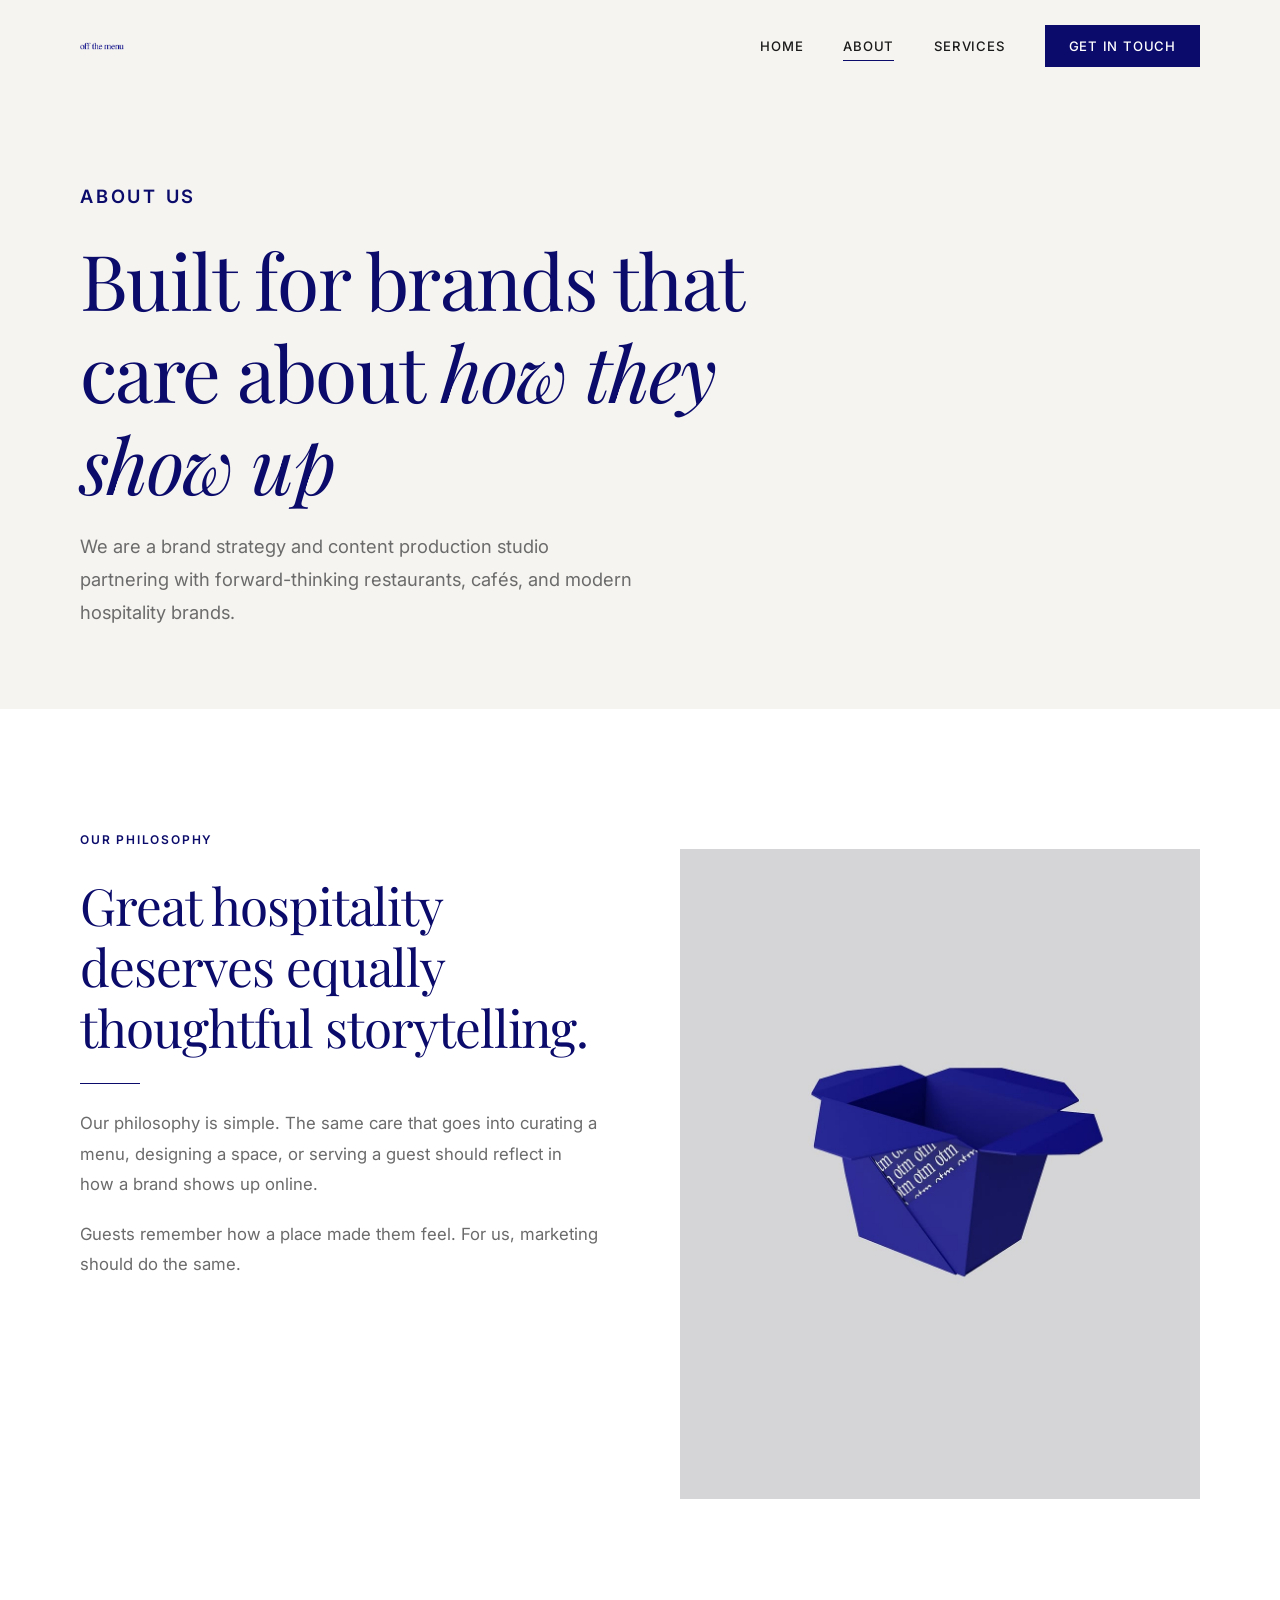
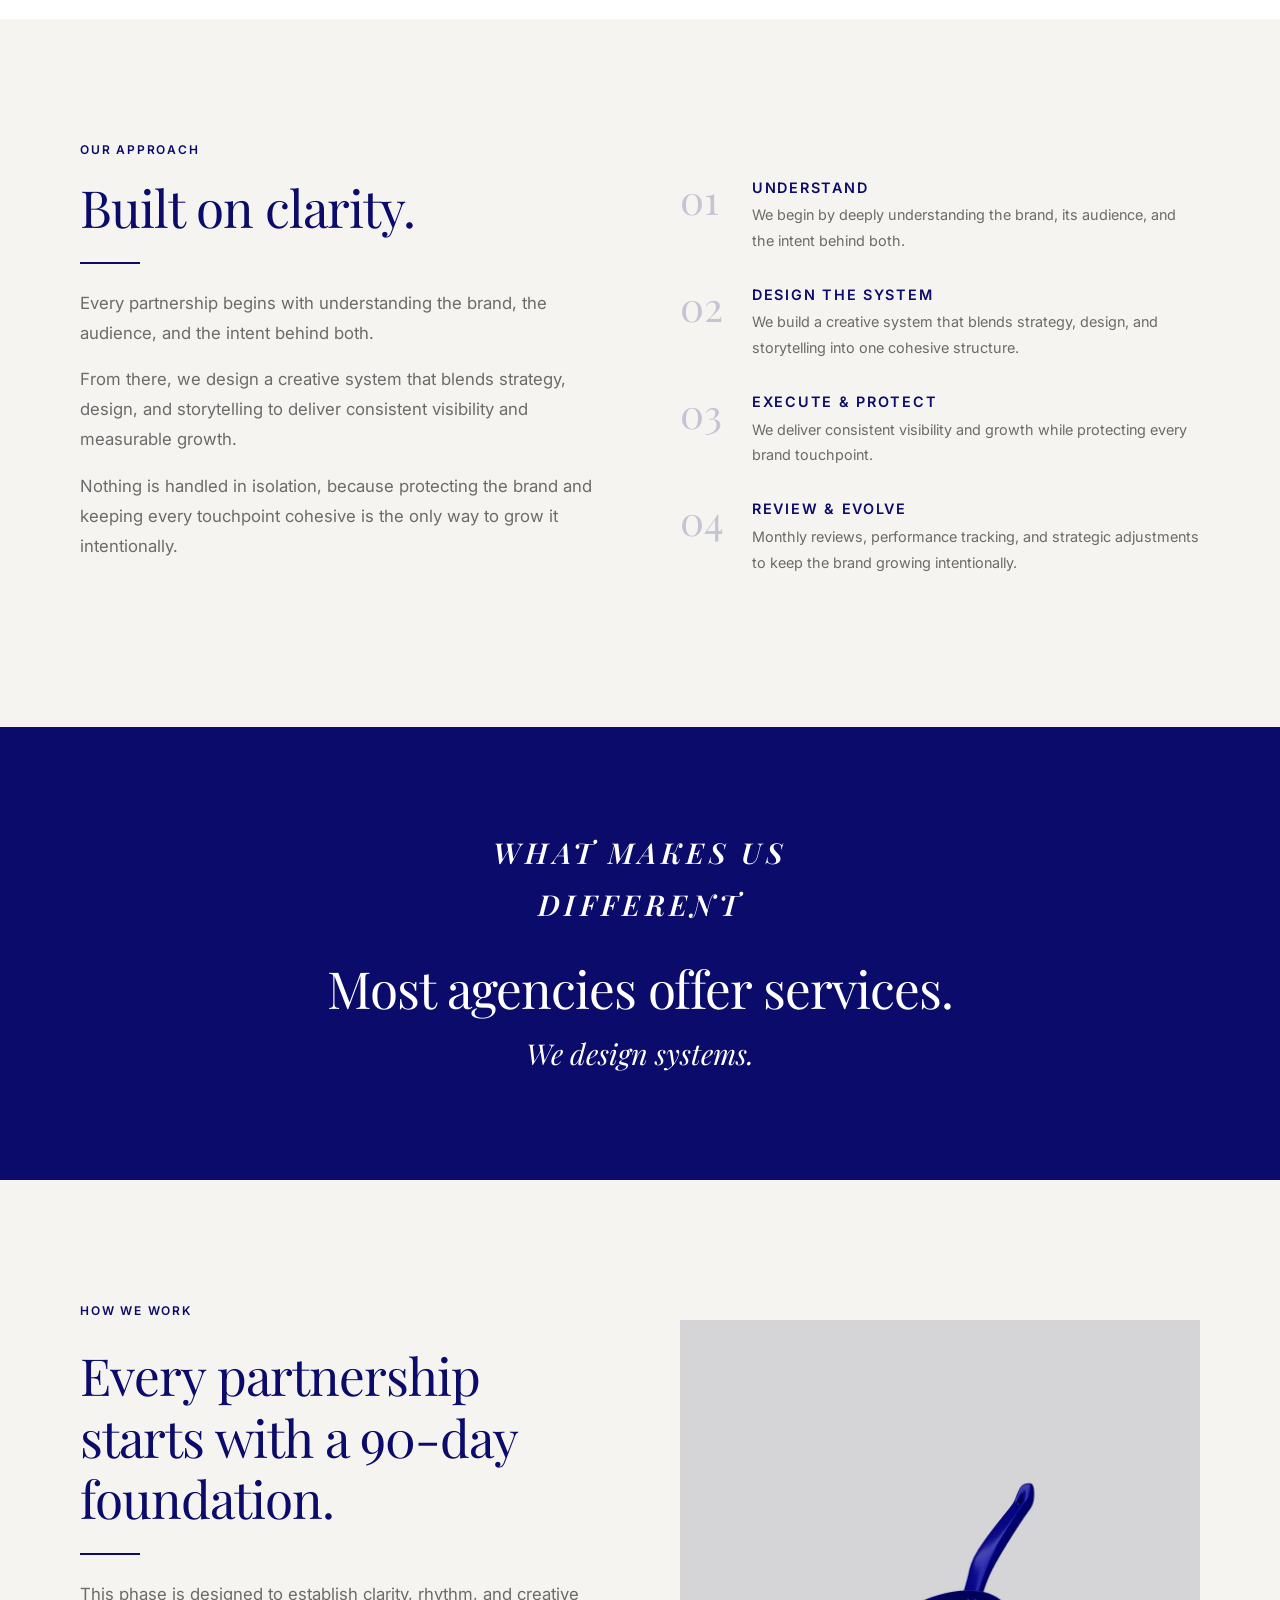
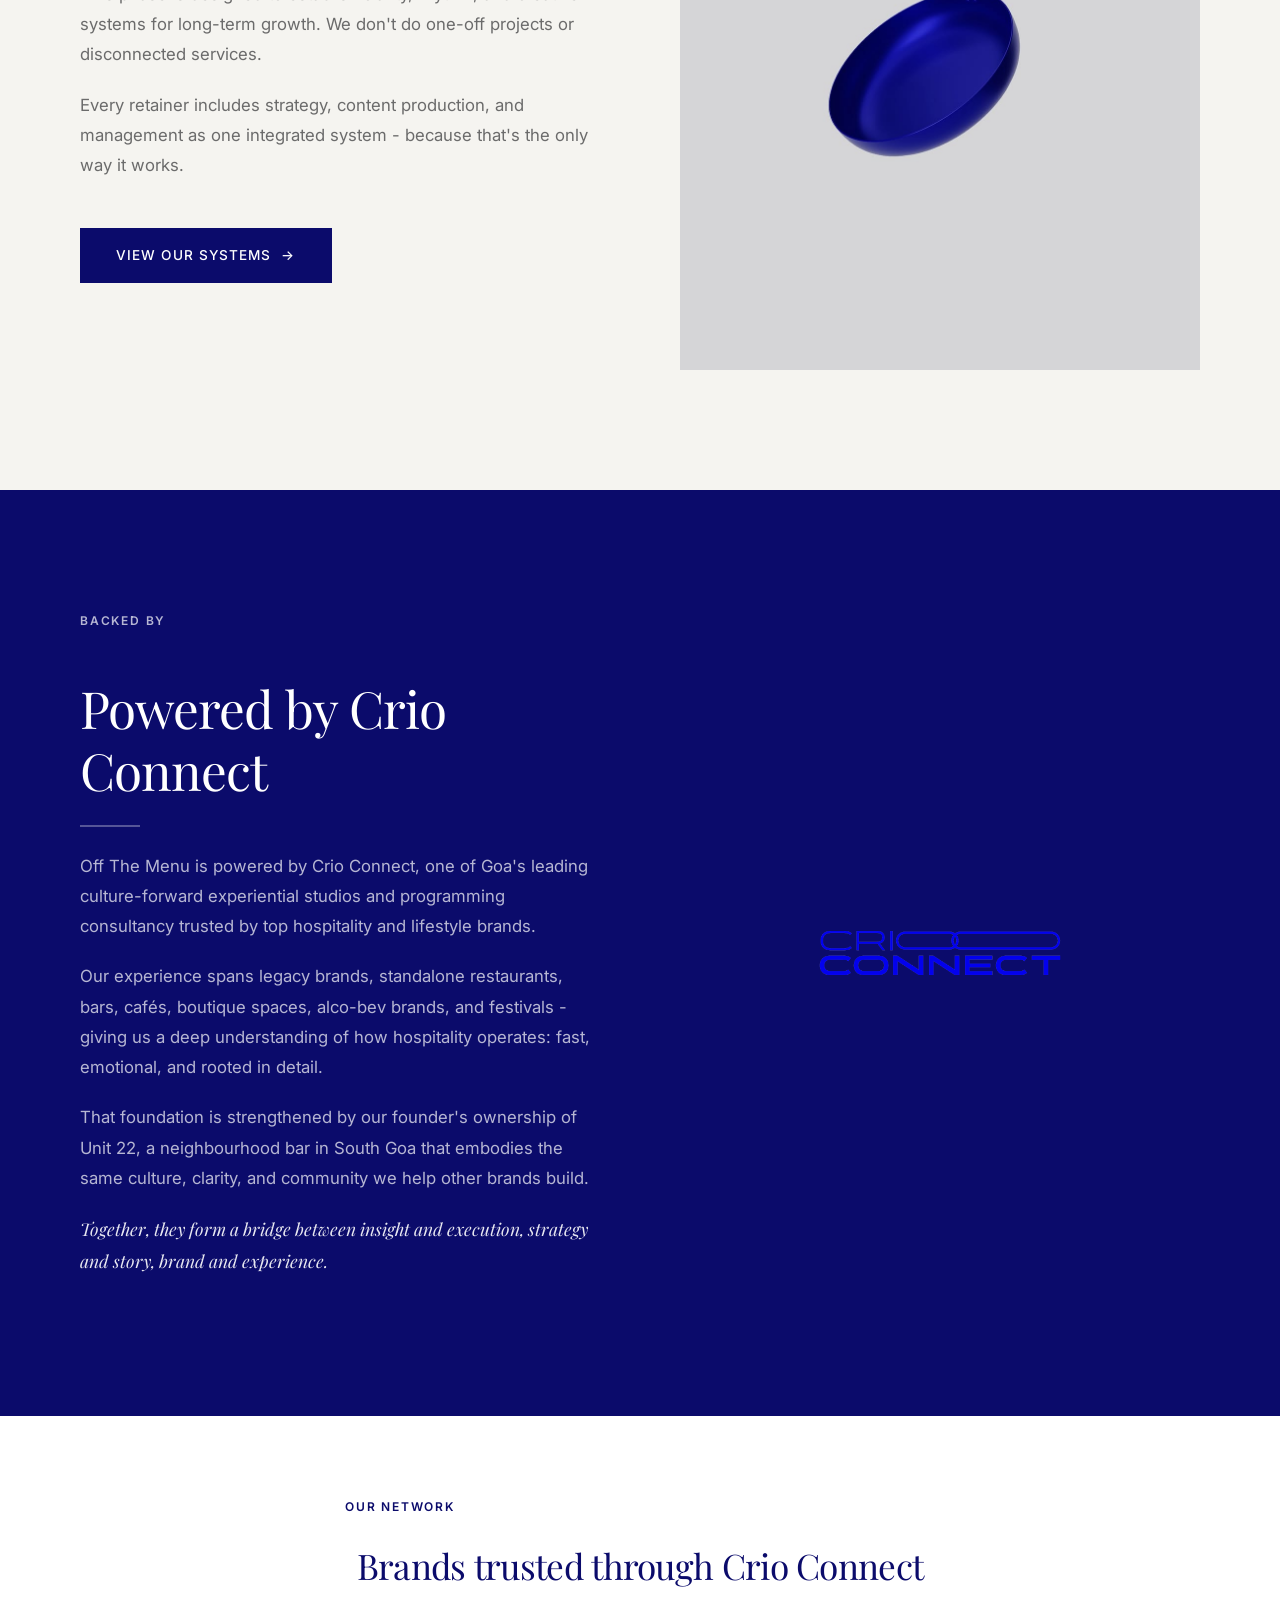
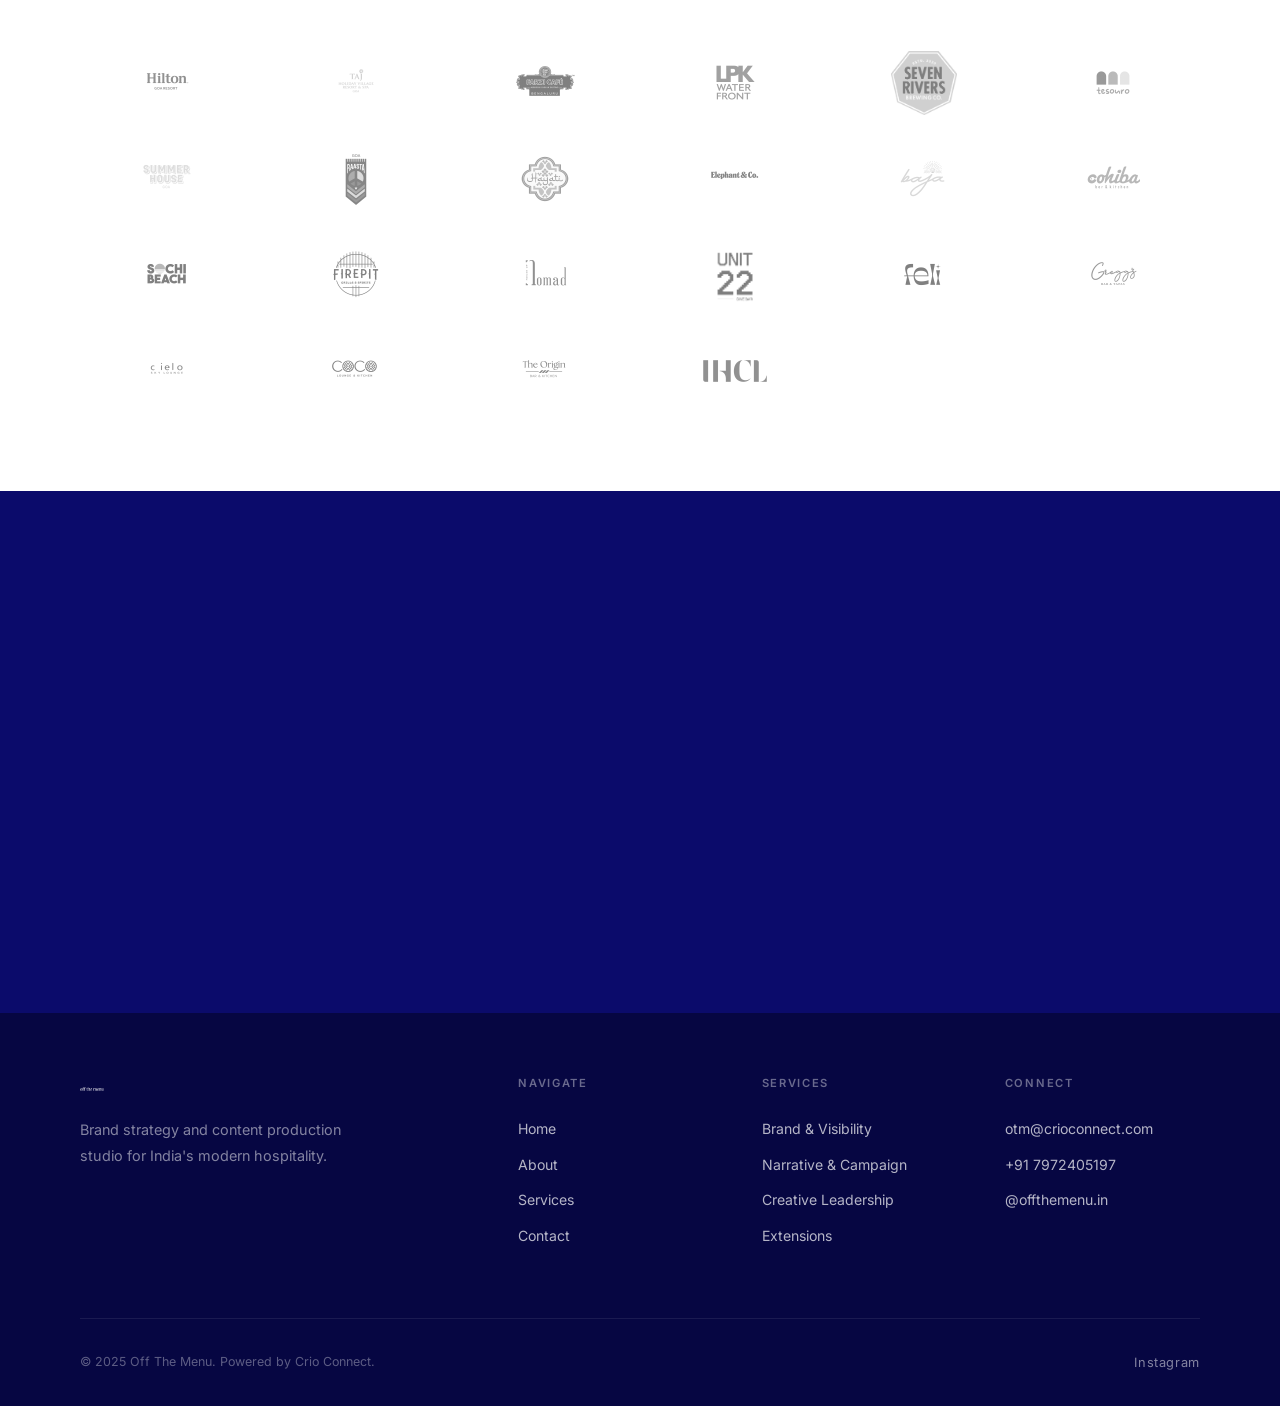
==== about.html @ 93a76e24 "Initial commit: Off The Menu website Full static website with Home, About, Services, Contact, and in" ====
<!DOCTYPE html>
<html lang="en">
<head>
  <meta charset="UTF-8">
  <meta name="viewport" content="width=device-width, initial-scale=1.0">
  <title>About - Off The Menu</title>
  <meta name="description" content="Learn about Off The Menu - a brand strategy and content production studio for India's modern hospitality, backed by Crio Connect.">
  <link rel="icon" type="image/png" href="assets/logos/otm_monogram_color.png">
  <link rel="preconnect" href="https://fonts.googleapis.com">
  <link rel="preconnect" href="https://fonts.gstatic.com" crossorigin>
  <link href="https://fonts.googleapis.com/css2?family=Inter:wght@300;400;500;600&family=Playfair+Display:ital,wght@0,400;0,500;0,600;1,400;1,500&display=swap" rel="stylesheet">
  <link rel="stylesheet" href="css/styles.css">
</head>
<body>

  <!-- ========== NAVIGATION ========== -->
  <nav class="nav">
    <div class="container nav__inner">
      <a href="index.html" class="nav__logo">
        <img src="assets/logos/otm_wordmark_color.png" alt="Off The Menu">
      </a>
      <div class="nav__links">
        <a href="index.html" class="nav__link">Home</a>
        <a href="about.html" class="nav__link nav__link--active">About</a>
        <a href="services.html" class="nav__link">Services</a>
        <a href="contact.html" class="nav__cta">Get in Touch</a>
      </div>
      <div class="nav__hamburger">
        <span></span>
        <span></span>
        <span></span>
      </div>
    </div>
  </nav>

  <div class="nav__mobile">
    <a href="index.html">Home</a>
    <a href="about.html">About</a>
    <a href="services.html">Services</a>
    <a href="contact.html">Contact</a>
  </div>

  <!-- ========== PAGE HEADER ========== -->
  <section class="page-header">
    <div class="container">
      <p class="label">About Us</p>
      <h1>Built for brands that care about <em>how they show up</em></h1>
      <p>We are a brand strategy and content production studio partnering with forward-thinking restaurants, cafés, and modern hospitality brands.</p>
    </div>
  </section>

  <!-- ========== PHILOSOPHY ========== -->
  <section class="about" style="background: var(--white);">
    <div class="container">
      <div class="about__grid">
        <div class="about__left reveal">
          <p class="label">Our Philosophy</p>
          <h2>Great hospitality deserves equally thoughtful storytelling.</h2>
          <div class="divider"></div>
          <p>Our philosophy is simple. The same care that goes into curating a menu, designing a space, or serving a guest should reflect in how a brand shows up online.</p>
          <p>Guests remember how a place made them feel. For us, marketing should do the same.</p>
        </div>
        <div class="about__right reveal reveal--delay-2">
          <img src="assets/images/placeholder_1.jpg" alt="Off The Menu Philosophy" class="about__image">
        </div>
      </div>
    </div>
  </section>

  <!-- ========== APPROACH ========== -->
  <section class="how-we-work">
    <div class="container">
      <div class="how-we-work__grid">
        <div class="reveal">
          <p class="label">Our Approach</p>
          <h2>Built on clarity.</h2>
          <div class="divider"></div>
          <p>Every partnership begins with understanding the brand, the audience, and the intent behind both.</p>
          <p>From there, we design a creative system that blends strategy, design, and storytelling to deliver consistent visibility and measurable growth.</p>
          <p>Nothing is handled in isolation, because protecting the brand and keeping every touchpoint cohesive is the only way to grow it intentionally.</p>
        </div>
        <div class="reveal reveal--delay-1">
          <div class="how-we-work__steps">
            <div class="step">
              <div class="step__number">01</div>
              <div>
                <h4>Understand</h4>
                <p>We begin by deeply understanding the brand, its audience, and the intent behind both.</p>
              </div>
            </div>
            <div class="step">
              <div class="step__number">02</div>
              <div>
                <h4>Design the System</h4>
                <p>We build a creative system that blends strategy, design, and storytelling into one cohesive structure.</p>
              </div>
            </div>
            <div class="step">
              <div class="step__number">03</div>
              <div>
                <h4>Execute & Protect</h4>
                <p>We deliver consistent visibility and growth while protecting every brand touchpoint.</p>
              </div>
            </div>
            <div class="step">
              <div class="step__number">04</div>
              <div>
                <h4>Review & Evolve</h4>
                <p>Monthly reviews, performance tracking, and strategic adjustments to keep the brand growing intentionally.</p>
              </div>
            </div>
          </div>
        </div>
      </div>
    </div>
  </section>

  <!-- ========== WHAT MAKES US DIFFERENT ========== -->
  <section class="difference">
    <div class="container reveal">
      <p class="label label--light">What Makes Us Different</p>
      <br>
      <h2>Most agencies offer services.</h2>
      <p>We design systems.</p>
    </div>
  </section>

  <!-- ========== HOW WE WORK ========== -->
  <section class="about" style="background: var(--cream);">
    <div class="container">
      <div class="about__grid">
        <div class="about__left reveal">
          <p class="label">How We Work</p>
          <h2>Every partnership starts with a 90-day foundation.</h2>
          <div class="divider"></div>
          <p>This phase is designed to establish clarity, rhythm, and creative systems for long-term growth. We don't do one-off projects or disconnected services.</p>
          <p>Every retainer includes strategy, content production, and management as one integrated system - because that's the only way it works.</p>
          <br>
          <a href="services.html" class="btn btn--primary">
            View Our Systems
            <span class="btn__arrow">&rarr;</span>
          </a>
        </div>
        <div class="about__right reveal reveal--delay-2">
          <img src="assets/images/placeholder_2.jpg" alt="How we work" class="about__image">
        </div>
      </div>
    </div>
  </section>

  <!-- ========== BACKED BY ========== -->
  <section class="backed-by">
    <div class="container">
      <div class="backed-by__inner">
        <div class="reveal">
          <p class="label label--light">Backed By</p>
          <br>
          <h2>Powered by Crio Connect</h2>
          <div class="divider divider--light"></div>
          <p>Off The Menu is powered by Crio Connect, one of Goa's leading culture-forward experiential studios and programming consultancy trusted by top hospitality and lifestyle brands.</p>
          <p>Our experience spans legacy brands, standalone restaurants, bars, cafés, boutique spaces, alco-bev brands, and festivals - giving us a deep understanding of how hospitality operates: fast, emotional, and rooted in detail.</p>
          <p>That foundation is strengthened by our founder's ownership of Unit 22, a neighbourhood bar in South Goa that embodies the same culture, clarity, and community we help other brands build.</p>
          <p style="color: rgba(255,255,255,0.9); font-style: italic; font-family: var(--font-serif); font-size: 1.1rem; margin-top: 16px;">Together, they form a bridge between insight and execution, strategy and story, brand and experience.</p>
        </div>
        <div class="backed-by__right reveal reveal--delay-2">
          <img src="assets/logos/crio_connect_blue.png" alt="Crio Connect" class="backed-by__crio-logo">
        </div>
      </div>
    </div>
  </section>

  <!-- ========== PARTNERS ========== -->
  <section class="partners">
    <div class="container">
      <div class="partners__header reveal">
        <p class="label">Our Network</p>
        <br>
        <h2>Brands trusted through Crio Connect</h2>
      </div>
      <div class="partners__grid reveal">
        <img src="assets/partners/Hilton.png" alt="Hilton" class="partners__logo">
        <img src="assets/partners/Taj_Holliday_Village.png" alt="Taj Holiday Village" class="partners__logo">
        <img src="assets/partners/Farzi_Cafe.png" alt="Farzi Cafe" class="partners__logo">
        <img src="assets/partners/LPK.png" alt="LPK" class="partners__logo">
        <img src="assets/partners/Seven_Rivers.png" alt="Seven Rivers" class="partners__logo">
        <img src="assets/partners/Tesouro.png" alt="Tesouro" class="partners__logo">
        <img src="assets/partners/Summer_House.png" alt="Summer House" class="partners__logo">
        <img src="assets/partners/Raasta_Goa.png" alt="Raasta Goa" class="partners__logo">
        <img src="assets/partners/Hayati.png" alt="Hayati" class="partners__logo">
        <img src="assets/partners/Elephant_n_Co.png" alt="Elephant & Co" class="partners__logo">
        <img src="assets/partners/Baja.png" alt="Baja" class="partners__logo">
        <img src="assets/partners/Cohiba.png" alt="Cohiba" class="partners__logo">
        <img src="assets/partners/Sochi_Beach.png" alt="Sochi Beach" class="partners__logo">
        <img src="assets/partners/Firepit.png" alt="Firepit" class="partners__logo">
        <img src="assets/partners/House_of_Nomad.png" alt="House of Nomad" class="partners__logo">
        <img src="assets/partners/Unit_22.png" alt="Unit 22" class="partners__logo">
        <img src="assets/partners/Feli_Tavern.png" alt="Feli Tavern" class="partners__logo">
        <img src="assets/partners/Gregg's.png" alt="Gregg's" class="partners__logo">
        <img src="assets/partners/Cielo_Sky_Lounge_logo_design.png" alt="Cielo Sky Lounge" class="partners__logo">
        <img src="assets/partners/Coco_Lounge_n_Kitchen.png" alt="Coco Lounge & Kitchen" class="partners__logo">
        <img src="assets/partners/The_Origin.png" alt="The Origin" class="partners__logo">
        <img src="assets/partners/converted_hd.png" alt="Partner" class="partners__logo">
      </div>
    </div>
  </section>

  <!-- ========== CTA ========== -->
  <section class="cta">
    <div class="container reveal">
      <p class="label label--light">Let's Work Together</p>
      <br>
      <h2>We work with brands that value clarity.</h2>
      <p>Off The Menu partners best with brands that value clarity, consistency, and long-term brand building. Let's see if we're the right fit.</p>
      <a href="contact.html" class="btn btn--white">
        Start a Conversation
        <span class="btn__arrow">&rarr;</span>
      </a>
    </div>
  </section>

  <!-- ========== FOOTER ========== -->
  <footer class="footer">
    <div class="container">
      <div class="footer__inner">
        <div class="footer__brand">
          <img src="assets/logos/otm_wordmark_white.png" alt="Off The Menu" class="footer__logo">
          <p>Brand strategy and content production studio for India's modern hospitality.</p>
        </div>
        <div>
          <h4>Navigate</h4>
          <div class="footer__links">
            <a href="index.html">Home</a>
            <a href="about.html">About</a>
            <a href="services.html">Services</a>
            <a href="contact.html">Contact</a>
          </div>
        </div>
        <div>
          <h4>Services</h4>
          <div class="footer__links">
            <a href="services.html">Brand & Visibility</a>
            <a href="services.html">Narrative & Campaign</a>
            <a href="services.html">Creative Leadership</a>
            <a href="services.html">Extensions</a>
          </div>
        </div>
        <div>
          <h4>Connect</h4>
          <div class="footer__links">
            <a href="mailto:otm@crioconnect.com">otm@crioconnect.com</a>
            <a href="tel:+917972405197">+91 7972405197</a>
            <a href="https://instagram.com/offthemenu.in" target="_blank" rel="noopener">@offthemenu.in</a>
          </div>
        </div>
      </div>
      <div class="footer__bottom">
        <p>&copy; 2025 Off The Menu. Powered by Crio Connect.</p>
        <div class="footer__social">
          <a href="https://instagram.com/offthemenu.in" target="_blank" rel="noopener">Instagram</a>
        </div>
      </div>
    </div>
  </footer>

  <script src="js/main.js"></script>
</body>
</html>
---- css/styles.css ----
/* ============================================
   OFF THE MENU — Brand Website Styles
   ============================================ */

/* --- CSS Variables --- */
:root {
  --navy: #0B0B6B;
  --navy-light: #1a1a8a;
  --navy-dark: #060642;
  --cream: #F5F4F0;
  --warm-gray: #E8E6E2;
  --light-gray: #D4D4D0;
  --text: #1A1A1A;
  --text-light: #6B6B6B;
  --white: #FFFFFF;
  --accent: #0000FF;

  --font-serif: 'Playfair Display', 'Georgia', serif;
  --font-sans: 'Inter', 'Helvetica Neue', Arial, sans-serif;

  --max-width: 1200px;
  --section-padding: 120px 0;
  --transition: 0.3s cubic-bezier(0.4, 0, 0.2, 1);
}

/* --- Reset & Base --- */
*, *::before, *::after {
  margin: 0;
  padding: 0;
  box-sizing: border-box;
}

html {
  scroll-behavior: smooth;
  font-size: 16px;
}

body {
  font-family: var(--font-sans);
  color: var(--text);
  background-color: var(--cream);
  line-height: 1.7;
  -webkit-font-smoothing: antialiased;
  -moz-osx-font-smoothing: grayscale;
  overflow-x: hidden;
}

a {
  color: inherit;
  text-decoration: none;
  transition: var(--transition);
}

img {
  max-width: 100%;
  height: auto;
  display: block;
}

ul, ol {
  list-style: none;
}

/* --- Typography --- */
h1, h2, h3, h4, h5 {
  font-family: var(--font-serif);
  font-weight: 400;
  line-height: 1.2;
  letter-spacing: -0.02em;
}

h1 {
  font-size: clamp(2.8rem, 6vw, 5rem);
}

h2 {
  font-size: clamp(2rem, 4vw, 3.2rem);
}

h3 {
  font-size: clamp(1.4rem, 2.5vw, 1.8rem);
}

h4 {
  font-size: 1.1rem;
  font-family: var(--font-sans);
  font-weight: 600;
  text-transform: uppercase;
  letter-spacing: 0.12em;
}

p {
  font-size: 1.05rem;
  line-height: 1.8;
  color: var(--text-light);
  max-width: 640px;
}

.label {
  font-family: var(--font-sans);
  font-size: 0.75rem;
  font-weight: 600;
  text-transform: uppercase;
  letter-spacing: 0.15em;
  color: var(--navy);
}

.label--light {
  color: rgba(255,255,255,0.6);
}

/* --- Layout --- */
.container {
  width: 100%;
  max-width: var(--max-width);
  margin: 0 auto;
  padding: 0 40px;
}

section {
  padding: var(--section-padding);
}

/* --- Buttons --- */
.btn {
  display: inline-flex;
  align-items: center;
  gap: 10px;
  padding: 16px 36px;
  font-family: var(--font-sans);
  font-size: 0.85rem;
  font-weight: 500;
  letter-spacing: 0.08em;
  text-transform: uppercase;
  border: none;
  cursor: pointer;
  transition: var(--transition);
}

.btn--primary {
  background-color: var(--navy);
  color: var(--white);
}

.btn--primary:hover {
  background-color: var(--navy-light);
  transform: translateY(-1px);
}

.btn--outline {
  background: transparent;
  color: var(--navy);
  border: 1.5px solid var(--navy);
}

.btn--outline:hover {
  background-color: var(--navy);
  color: var(--white);
}

.btn--white {
  background: var(--white);
  color: var(--navy);
}

.btn--white:hover {
  background: var(--cream);
}

.btn__arrow {
  transition: transform 0.3s ease;
}

.btn:hover .btn__arrow {
  transform: translateX(4px);
}

/* --- Divider --- */
.divider {
  width: 60px;
  height: 1.5px;
  background-color: var(--navy);
  margin: 24px 0;
}

.divider--light {
  background-color: rgba(255,255,255,0.3);
}

.divider--center {
  margin: 24px auto;
}

/* ============================================
   NAVIGATION
   ============================================ */
.nav {
  position: fixed;
  top: 0;
  left: 0;
  width: 100%;
  z-index: 1000;
  padding: 24px 0;
  transition: all 0.4s ease;
}

.nav--scrolled {
  background-color: rgba(245, 244, 240, 0.95);
  backdrop-filter: blur(20px);
  -webkit-backdrop-filter: blur(20px);
  padding: 16px 0;
  box-shadow: 0 1px 0 rgba(0,0,0,0.06);
}

.nav__inner {
  display: flex;
  align-items: center;
  justify-content: space-between;
}

.nav__logo img {
  height: 44px;
  width: auto;
}

.nav__links {
  display: flex;
  align-items: center;
  gap: 40px;
}

.nav__link {
  font-size: 0.82rem;
  font-weight: 500;
  letter-spacing: 0.06em;
  text-transform: uppercase;
  color: var(--text);
  position: relative;
}

.nav__link::after {
  content: '';
  position: absolute;
  bottom: -4px;
  left: 0;
  width: 0;
  height: 1.5px;
  background-color: var(--navy);
  transition: width 0.3s ease;
}

.nav__link:hover::after,
.nav__link--active::after {
  width: 100%;
}

.nav__cta {
  font-size: 0.82rem;
  font-weight: 500;
  letter-spacing: 0.06em;
  text-transform: uppercase;
  padding: 10px 24px;
  background-color: var(--navy);
  color: var(--white);
  transition: var(--transition);
}

.nav__cta:hover {
  background-color: var(--navy-light);
}

/* Mobile Menu */
.nav__hamburger {
  display: none;
  flex-direction: column;
  gap: 6px;
  cursor: pointer;
  padding: 4px;
  z-index: 1001;
}

.nav__hamburger span {
  width: 24px;
  height: 1.5px;
  background-color: var(--text);
  transition: var(--transition);
}

.nav__hamburger--active span:nth-child(1) {
  transform: rotate(45deg) translate(5px, 5px);
}

.nav__hamburger--active span:nth-child(2) {
  opacity: 0;
}

.nav__hamburger--active span:nth-child(3) {
  transform: rotate(-45deg) translate(5px, -5px);
}

.nav__mobile {
  display: none;
  position: fixed;
  top: 0;
  left: 0;
  width: 100%;
  height: 100vh;
  background-color: var(--cream);
  z-index: 999;
  flex-direction: column;
  justify-content: center;
  align-items: center;
  gap: 32px;
  opacity: 0;
  visibility: hidden;
  transition: all 0.4s ease;
}

.nav__mobile--active {
  opacity: 1;
  visibility: visible;
}

.nav__mobile a {
  font-family: var(--font-serif);
  font-size: 2rem;
  color: var(--navy);
}

/* ============================================
   HERO
   ============================================ */
.hero {
  min-height: 100vh;
  display: flex;
  align-items: center;
  position: relative;
  padding: 160px 0 120px;
  overflow: hidden;
}

.hero__content {
  position: relative;
  z-index: 2;
}

.hero__tagline {
  font-family: var(--font-sans);
  font-size: 0.8rem;
  font-weight: 500;
  letter-spacing: 0.15em;
  text-transform: uppercase;
  color: var(--navy);
  margin-bottom: 32px;
}

.hero__title {
  color: var(--navy);
  margin-bottom: 32px;
  max-width: 800px;
}

.hero__title em {
  font-style: italic;
}

.hero__subtitle {
  font-size: 1.2rem;
  line-height: 1.8;
  color: var(--text-light);
  max-width: 560px;
  margin-bottom: 48px;
}

.hero__actions {
  display: flex;
  gap: 16px;
  flex-wrap: wrap;
}

.hero__image {
  position: absolute;
  right: -60px;
  top: 50%;
  transform: translateY(-50%);
  width: 42%;
  max-width: 520px;
  z-index: 1;
  opacity: 0.15;
}

.hero__scroll {
  position: absolute;
  bottom: 40px;
  left: 50%;
  transform: translateX(-50%);
  display: flex;
  flex-direction: column;
  align-items: center;
  gap: 8px;
}

.hero__scroll span {
  font-size: 0.7rem;
  letter-spacing: 0.15em;
  text-transform: uppercase;
  color: var(--text-light);
}

.hero__scroll-line {
  width: 1px;
  height: 40px;
  background: var(--navy);
  animation: scrollLine 2s ease-in-out infinite;
}

@keyframes scrollLine {
  0% { transform: scaleY(0); transform-origin: top; }
  50% { transform: scaleY(1); transform-origin: top; }
  51% { transform-origin: bottom; }
  100% { transform: scaleY(0); transform-origin: bottom; }
}

/* ============================================
   ABOUT / PHILOSOPHY SECTION
   ============================================ */
.about {
  background-color: var(--white);
}

.about__grid {
  display: grid;
  grid-template-columns: 1fr 1fr;
  gap: 80px;
  align-items: start;
}

.about__left .label {
  margin-bottom: 24px;
}

.about__left h2 {
  color: var(--navy);
  margin-bottom: 24px;
}

.about__left p {
  margin-bottom: 20px;
}

.about__right {
  padding-top: 20px;
}

.about__quote {
  font-family: var(--font-serif);
  font-size: 1.6rem;
  line-height: 1.5;
  color: var(--navy);
  font-style: italic;
  border-left: 2px solid var(--navy);
  padding-left: 32px;
  margin-bottom: 40px;
}

.about__image {
  width: 100%;
  aspect-ratio: 4/5;
  object-fit: cover;
}

/* ============================================
   PROBLEM SECTION
   ============================================ */
.problem {
  background-color: var(--navy);
  color: var(--white);
  text-align: center;
}

.problem h2 {
  max-width: 700px;
  margin: 0 auto 24px;
}

.problem p {
  color: rgba(255,255,255,0.7);
  max-width: 600px;
  margin: 0 auto 16px;
}

.problem__highlight {
  font-family: var(--font-serif);
  font-size: 1.3rem;
  color: var(--white) !important;
  font-style: italic;
  margin-top: 40px !important;
  max-width: 640px;
}

/* ============================================
   SYSTEM SECTION (Think, Create, Scale)
   ============================================ */
.system {
  background-color: var(--cream);
}

.system__header {
  text-align: center;
  margin-bottom: 80px;
}

.system__header h2 {
  color: var(--navy);
  margin-bottom: 16px;
}

.system__header p {
  margin: 0 auto;
}

.system__grid {
  display: grid;
  grid-template-columns: repeat(3, 1fr);
  gap: 48px;
}

.system__card {
  text-align: center;
  padding: 48px 32px;
  border: 1px solid var(--warm-gray);
  background: var(--white);
  transition: var(--transition);
}

.system__card:hover {
  border-color: var(--navy);
  transform: translateY(-4px);
  box-shadow: 0 20px 60px rgba(11, 11, 107, 0.08);
}

.system__number {
  font-family: var(--font-serif);
  font-size: 3.5rem;
  color: var(--navy);
  opacity: 0.15;
  margin-bottom: 16px;
  line-height: 1;
}

.system__card h3 {
  color: var(--navy);
  margin-bottom: 16px;
  font-style: italic;
}

.system__card p {
  margin: 0 auto;
  font-size: 0.95rem;
}

.system__footer {
  text-align: center;
  margin-top: 64px;
}

.system__footer p {
  margin: 0 auto 8px;
  font-family: var(--font-serif);
  font-size: 1.15rem;
  color: var(--navy);
  font-style: italic;
  max-width: 600px;
}

/* ============================================
   SERVICES / WHAT WE LEAD
   ============================================ */
.services {
  background-color: var(--white);
}

.services__header {
  margin-bottom: 64px;
}

.services__header h2 {
  color: var(--navy);
  margin-bottom: 16px;
}

.services__list {
  display: grid;
  grid-template-columns: repeat(3, 1fr);
  gap: 24px;
  margin-bottom: 64px;
}

.services__item {
  padding: 28px 24px;
  border-bottom: 1px solid var(--warm-gray);
  font-size: 0.95rem;
  font-weight: 500;
  color: var(--text);
  transition: var(--transition);
  position: relative;
}

.services__item::before {
  content: '';
  position: absolute;
  bottom: 0;
  left: 0;
  width: 0;
  height: 1.5px;
  background-color: var(--navy);
  transition: width 0.4s ease;
}

.services__item:hover::before {
  width: 100%;
}

.services__item:hover {
  color: var(--navy);
}

/* ============================================
   RETAINER SYSTEMS
   ============================================ */
.retainers {
  background-color: var(--cream);
}

.retainers__header {
  text-align: center;
  margin-bottom: 80px;
}

.retainers__header h2 {
  color: var(--navy);
  margin-bottom: 16px;
}

.retainers__header p {
  margin: 0 auto;
}

.retainers__principle {
  font-family: var(--font-serif);
  font-size: 1.3rem;
  color: var(--navy) !important;
  font-style: italic;
  margin: 16px auto 0 !important;
}

.retainers__grid {
  display: grid;
  grid-template-columns: repeat(3, 1fr);
  gap: 32px;
}

.retainer-card {
  background: var(--white);
  padding: 48px 36px;
  border: 1px solid var(--warm-gray);
  transition: var(--transition);
  display: flex;
  flex-direction: column;
}

.retainer-card:hover {
  border-color: var(--navy);
  box-shadow: 0 20px 60px rgba(11, 11, 107, 0.06);
}

.retainer-card__tier {
  font-size: 0.7rem;
  font-weight: 600;
  letter-spacing: 0.15em;
  text-transform: uppercase;
  color: var(--navy);
  margin-bottom: 12px;
}

.retainer-card__name {
  font-family: var(--font-serif);
  font-size: 1.5rem;
  color: var(--navy);
  margin-bottom: 8px;
}

.retainer-card__audience {
  font-size: 0.88rem;
  color: var(--text-light);
  margin-bottom: 20px;
  line-height: 1.6;
}

.retainer-card__price {
  font-family: var(--font-serif);
  font-size: 1.6rem;
  color: var(--navy);
  margin-bottom: 4px;
}

.retainer-card__term {
  font-size: 0.78rem;
  color: var(--text-light);
  margin-bottom: 28px;
}

.retainer-card__divider {
  width: 100%;
  height: 1px;
  background: var(--warm-gray);
  margin-bottom: 28px;
}

.retainer-card__desc {
  font-size: 0.92rem;
  color: var(--text-light);
  line-height: 1.7;
  margin-bottom: 24px;
}

.retainer-card__features {
  margin-bottom: 32px;
  flex-grow: 1;
}

.retainer-card__features li {
  font-size: 0.88rem;
  color: var(--text);
  padding: 8px 0;
  padding-left: 20px;
  position: relative;
  border-bottom: 1px solid rgba(0,0,0,0.04);
}

.retainer-card__features li::before {
  content: '';
  position: absolute;
  left: 0;
  top: 16px;
  width: 6px;
  height: 6px;
  border-radius: 50%;
  background-color: var(--navy);
  opacity: 0.4;
}

.retainer-card--featured {
  border-color: var(--navy);
  position: relative;
}

.retainer-card--featured::before {
  content: 'Most Popular';
  position: absolute;
  top: -1px;
  left: -1px;
  right: -1px;
  background: var(--navy);
  color: var(--white);
  font-size: 0.7rem;
  font-weight: 600;
  letter-spacing: 0.12em;
  text-transform: uppercase;
  text-align: center;
  padding: 8px;
}

/* ============================================
   EXTENSIONS
   ============================================ */
.extensions {
  background-color: var(--white);
}

.extensions__header {
  margin-bottom: 64px;
}

.extensions__header h2 {
  color: var(--navy);
  margin-bottom: 16px;
}

.extensions__grid {
  display: grid;
  grid-template-columns: repeat(2, 1fr);
  gap: 24px;
}

.extension-card {
  padding: 36px 32px;
  border: 1px solid var(--warm-gray);
  transition: var(--transition);
}

.extension-card:hover {
  border-color: var(--navy);
}

.extension-card__number {
  font-family: var(--font-serif);
  font-size: 2rem;
  color: var(--navy);
  opacity: 0.2;
  margin-bottom: 12px;
}

.extension-card h3 {
  color: var(--navy);
  margin-bottom: 12px;
  font-size: 1.2rem;
}

.extension-card p {
  font-size: 0.9rem;
  line-height: 1.7;
}

.extensions__note {
  margin-top: 48px;
  padding: 32px;
  background: var(--cream);
  font-size: 0.92rem;
  color: var(--text-light);
  line-height: 1.7;
  text-align: center;
}

.extensions__note strong {
  color: var(--navy);
}

/* ============================================
   HOW WE WORK
   ============================================ */
.how-we-work {
  background: var(--cream);
}

.how-we-work__grid {
  display: grid;
  grid-template-columns: 1fr 1fr;
  gap: 80px;
  align-items: start;
}

.how-we-work h2 {
  color: var(--navy);
  margin-bottom: 24px;
}

.how-we-work p {
  margin-bottom: 16px;
}

.how-we-work__steps {
  margin-top: 40px;
}

.step {
  display: flex;
  gap: 24px;
  margin-bottom: 32px;
  align-items: flex-start;
}

.step__number {
  font-family: var(--font-serif);
  font-size: 2.5rem;
  color: var(--navy);
  opacity: 0.2;
  line-height: 1;
  flex-shrink: 0;
  width: 48px;
}

.step h4 {
  color: var(--navy);
  margin-bottom: 6px;
  font-size: 0.9rem;
}

.step p {
  font-size: 0.9rem;
  margin-bottom: 0;
}

/* ============================================
   BACKED BY / CRIO CONNECT
   ============================================ */
.backed-by {
  background-color: var(--navy);
  color: var(--white);
}

.backed-by__inner {
  display: grid;
  grid-template-columns: 1fr 1fr;
  gap: 80px;
  align-items: center;
}

.backed-by h2 {
  margin-bottom: 24px;
}

.backed-by p {
  color: rgba(255,255,255,0.7);
  margin-bottom: 20px;
}

.backed-by__logo {
  max-width: 280px;
  margin-bottom: 32px;
}

.backed-by__right {
  display: flex;
  flex-direction: column;
  align-items: center;
  justify-content: center;
}

.backed-by__crio-logo {
  max-width: 300px;
  opacity: 0.9;
}

/* ============================================
   PARTNERS
   ============================================ */
.partners {
  background: var(--white);
  padding: 80px 0;
}

.partners__header {
  text-align: center;
  margin-bottom: 56px;
}

.partners__header h2 {
  color: var(--navy);
  font-size: clamp(1.6rem, 3vw, 2.2rem);
  margin-bottom: 8px;
}

.partners__grid {
  display: grid;
  grid-template-columns: repeat(6, 1fr);
  gap: 16px;
  align-items: center;
  justify-items: center;
}

.partners__logo {
  width: 100%;
  max-width: 140px;
  height: 80px;
  object-fit: contain;
  filter: grayscale(100%);
  opacity: 0.5;
  transition: all 0.4s ease;
  padding: 8px;
}

.partners__logo:hover {
  filter: grayscale(0%);
  opacity: 1;
}

/* ============================================
   CONTACT
   ============================================ */
.contact {
  background-color: var(--cream);
}

.contact__grid {
  display: grid;
  grid-template-columns: 1fr 1fr;
  gap: 80px;
}

.contact__left h2 {
  color: var(--navy);
  margin-bottom: 24px;
}

.contact__left p {
  margin-bottom: 32px;
}

.contact__details {
  margin-top: 48px;
}

.contact__detail {
  margin-bottom: 24px;
}

.contact__detail .label {
  margin-bottom: 6px;
}

.contact__detail a,
.contact__detail p {
  font-size: 1.05rem;
  color: var(--text);
  max-width: none;
}

.contact__detail a:hover {
  color: var(--navy);
}

/* Contact Form */
.contact__form {
  display: flex;
  flex-direction: column;
  gap: 24px;
}

.form-group {
  display: flex;
  flex-direction: column;
  gap: 8px;
}

.form-group label {
  font-size: 0.75rem;
  font-weight: 600;
  letter-spacing: 0.12em;
  text-transform: uppercase;
  color: var(--text-light);
}

.form-group input,
.form-group textarea,
.form-group select {
  padding: 14px 16px;
  border: 1px solid var(--warm-gray);
  background: var(--white);
  font-family: var(--font-sans);
  font-size: 0.95rem;
  color: var(--text);
  transition: border-color 0.3s ease;
  appearance: none;
  outline: none;
}

.form-group input:focus,
.form-group textarea:focus,
.form-group select:focus {
  border-color: var(--navy);
}

.form-group textarea {
  resize: vertical;
  min-height: 120px;
}

.form-row {
  display: grid;
  grid-template-columns: 1fr 1fr;
  gap: 24px;
}

/* ============================================
   FOOTER
   ============================================ */
.footer {
  background-color: var(--navy-dark);
  color: var(--white);
  padding: 64px 0 32px;
}

.footer__inner {
  display: grid;
  grid-template-columns: 2fr 1fr 1fr 1fr;
  gap: 48px;
  margin-bottom: 64px;
}

.footer__brand p {
  color: rgba(255,255,255,0.5);
  font-size: 0.9rem;
  margin-top: 16px;
  max-width: 300px;
}

.footer__logo {
  height: 24px;
  width: auto;
}

.footer h4 {
  font-family: var(--font-sans);
  font-size: 0.7rem;
  font-weight: 600;
  text-transform: uppercase;
  letter-spacing: 0.15em;
  color: rgba(255,255,255,0.4);
  margin-bottom: 20px;
}

.footer__links a {
  display: block;
  font-size: 0.88rem;
  color: rgba(255,255,255,0.7);
  padding: 6px 0;
}

.footer__links a:hover {
  color: var(--white);
}

.footer__bottom {
  display: flex;
  justify-content: space-between;
  align-items: center;
  padding-top: 32px;
  border-top: 1px solid rgba(255,255,255,0.08);
}

.footer__bottom p {
  font-size: 0.78rem;
  color: rgba(255,255,255,0.35);
}

.footer__social {
  display: flex;
  gap: 20px;
}

.footer__social a {
  font-size: 0.8rem;
  color: rgba(255,255,255,0.5);
  letter-spacing: 0.05em;
}

.footer__social a:hover {
  color: var(--white);
}

/* ============================================
   PAGE HEADERS
   ============================================ */
.page-header {
  padding: 180px 0 80px;
  background-color: var(--cream);
}

.page-header .label {
  margin-bottom: 20px;
}

.page-header h1 {
  color: var(--navy);
  max-width: 700px;
  margin-bottom: 20px;
}

.page-header p {
  font-size: 1.15rem;
  max-width: 560px;
}

/* ============================================
   DIFFERENCE SECTION
   ============================================ */
.difference {
  background: var(--navy);
  color: var(--white);
  text-align: center;
  padding: 100px 0;
}

.difference h2 {
  margin-bottom: 8px;
}

.difference p {
  font-family: var(--font-serif);
  font-size: 1.8rem;
  color: var(--white);
  font-style: italic;
  max-width: 500px;
  margin: 0 auto;
}

/* ============================================
   CTA SECTION
   ============================================ */
.cta {
  background: var(--navy);
  color: var(--white);
  text-align: center;
  padding: 100px 0;
}

.cta h2 {
  margin-bottom: 16px;
}

.cta p {
  color: rgba(255,255,255,0.7);
  margin: 0 auto 40px;
}

/* ============================================
   ANIMATIONS
   ============================================ */
.reveal {
  opacity: 0;
  transform: translateY(30px);
  transition: opacity 0.8s ease, transform 0.8s ease;
}

.reveal--visible {
  opacity: 1;
  transform: translateY(0);
}

.reveal--delay-1 { transition-delay: 0.1s; }
.reveal--delay-2 { transition-delay: 0.2s; }
.reveal--delay-3 { transition-delay: 0.3s; }

/* ============================================
   RESPONSIVE
   ============================================ */
@media (max-width: 1024px) {
  .container {
    padding: 0 32px;
  }

  section {
    padding: 80px 0;
  }

  .about__grid,
  .how-we-work__grid,
  .contact__grid,
  .backed-by__inner {
    grid-template-columns: 1fr;
    gap: 48px;
  }

  .retainers__grid {
    grid-template-columns: 1fr;
    max-width: 500px;
    margin: 0 auto;
  }

  .system__grid {
    grid-template-columns: 1fr;
    max-width: 400px;
    margin: 0 auto;
  }

  .services__list {
    grid-template-columns: repeat(2, 1fr);
  }

  .extensions__grid {
    grid-template-columns: 1fr;
  }

  .partners__grid {
    grid-template-columns: repeat(4, 1fr);
  }

  .footer__inner {
    grid-template-columns: 1fr 1fr;
    gap: 32px;
  }

  .hero__image {
    display: none;
  }
}

@media (max-width: 768px) {
  :root {
    --section-padding: 64px 0;
  }

  .container {
    padding: 0 20px;
  }

  .nav__links {
    display: none;
  }

  .nav__hamburger {
    display: flex;
  }

  .nav__mobile {
    display: flex;
  }

  .hero {
    min-height: auto;
    padding: 140px 0 80px;
  }

  .services__list {
    grid-template-columns: 1fr;
  }

  .partners__grid {
    grid-template-columns: repeat(3, 1fr);
  }

  .form-row {
    grid-template-columns: 1fr;
  }

  .footer__inner {
    grid-template-columns: 1fr;
  }

  .footer__bottom {
    flex-direction: column;
    gap: 16px;
    text-align: center;
  }

  .page-header {
    padding: 140px 0 60px;
  }

  .retainer-card--featured {
    padding-top: 64px;
  }
}
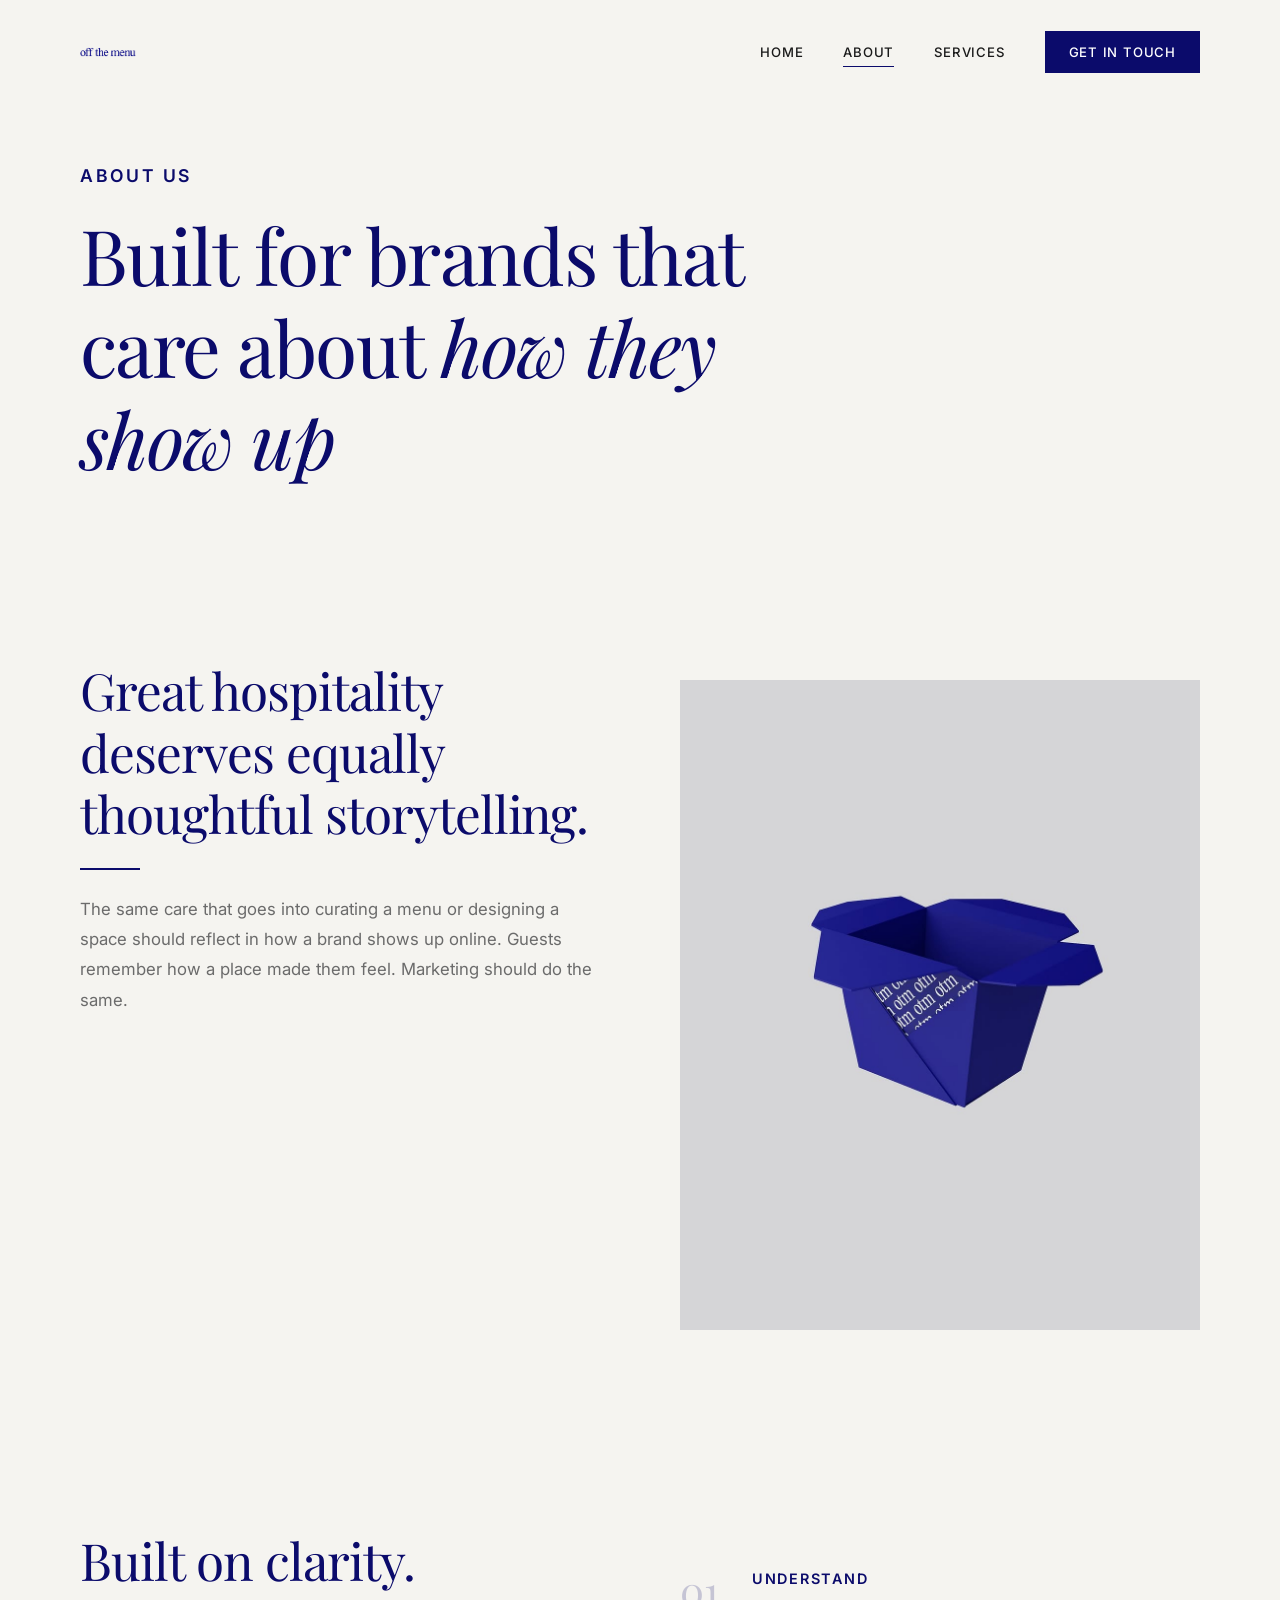
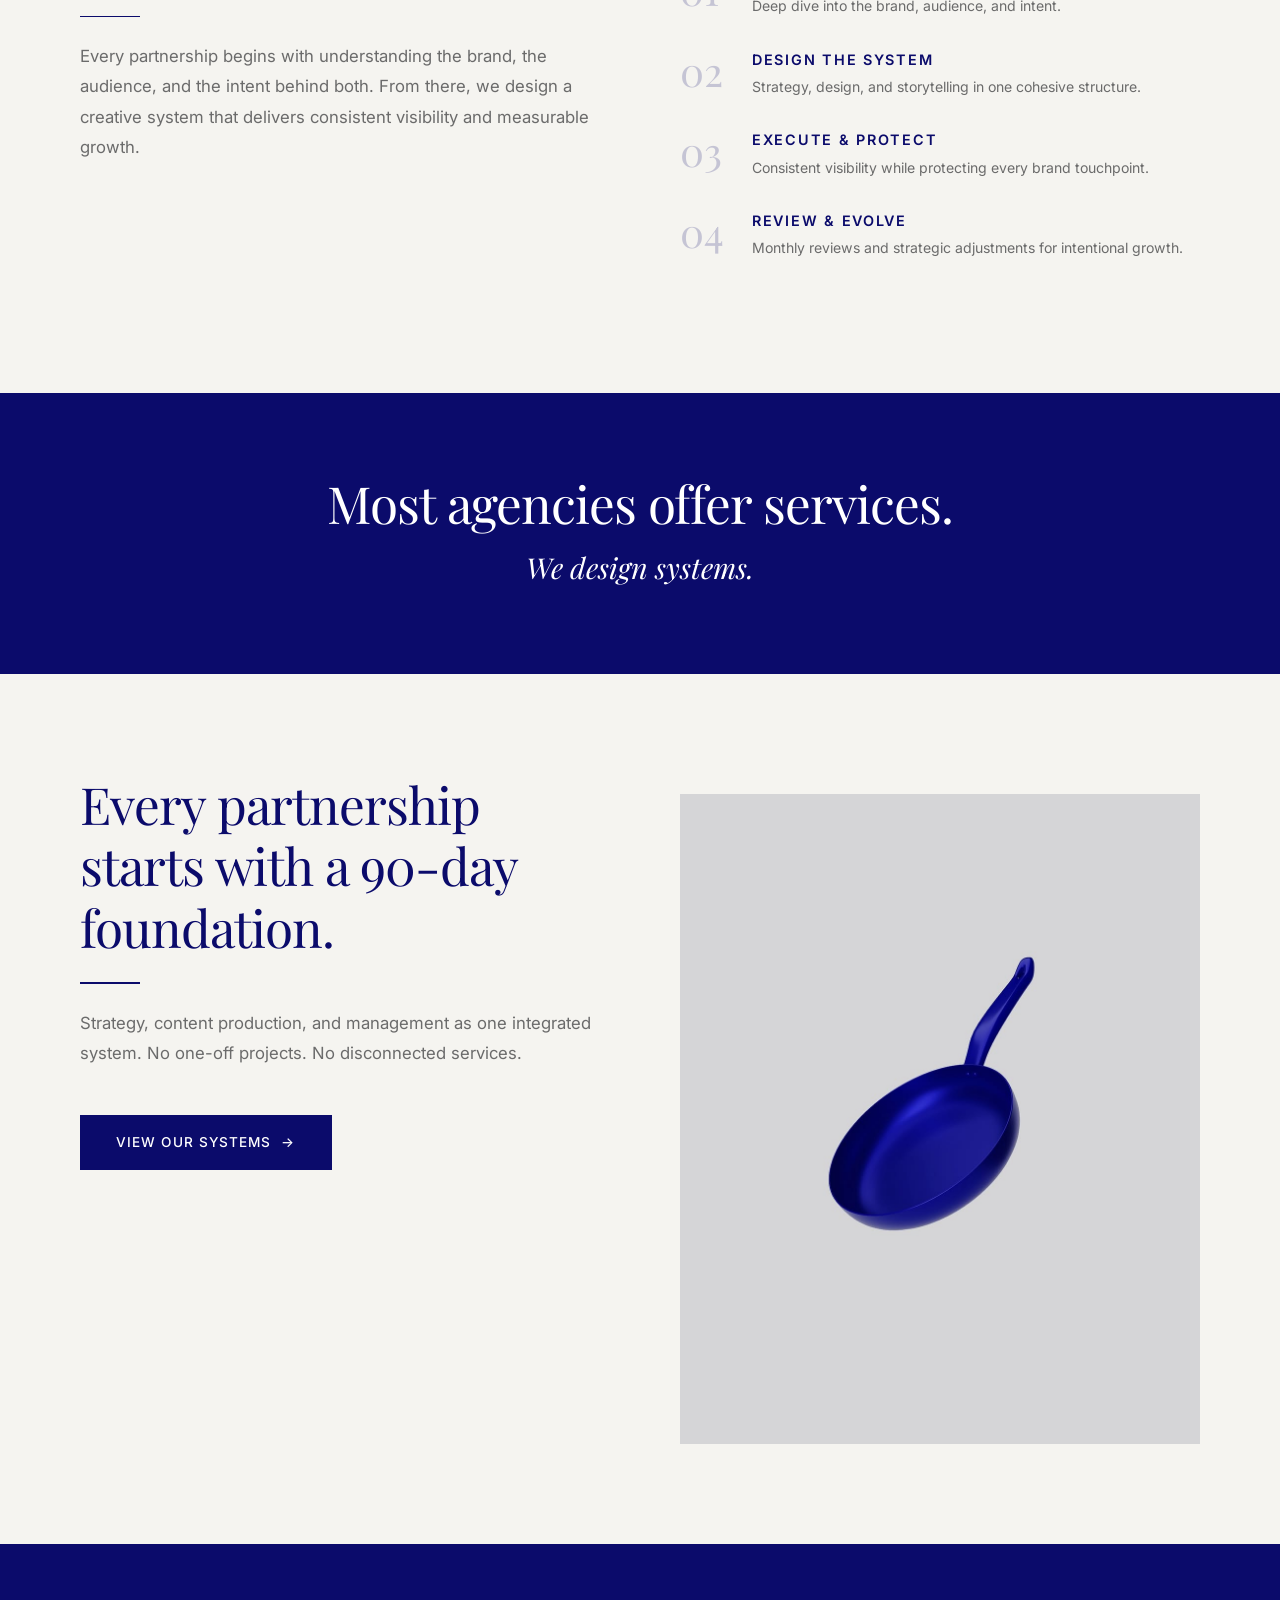
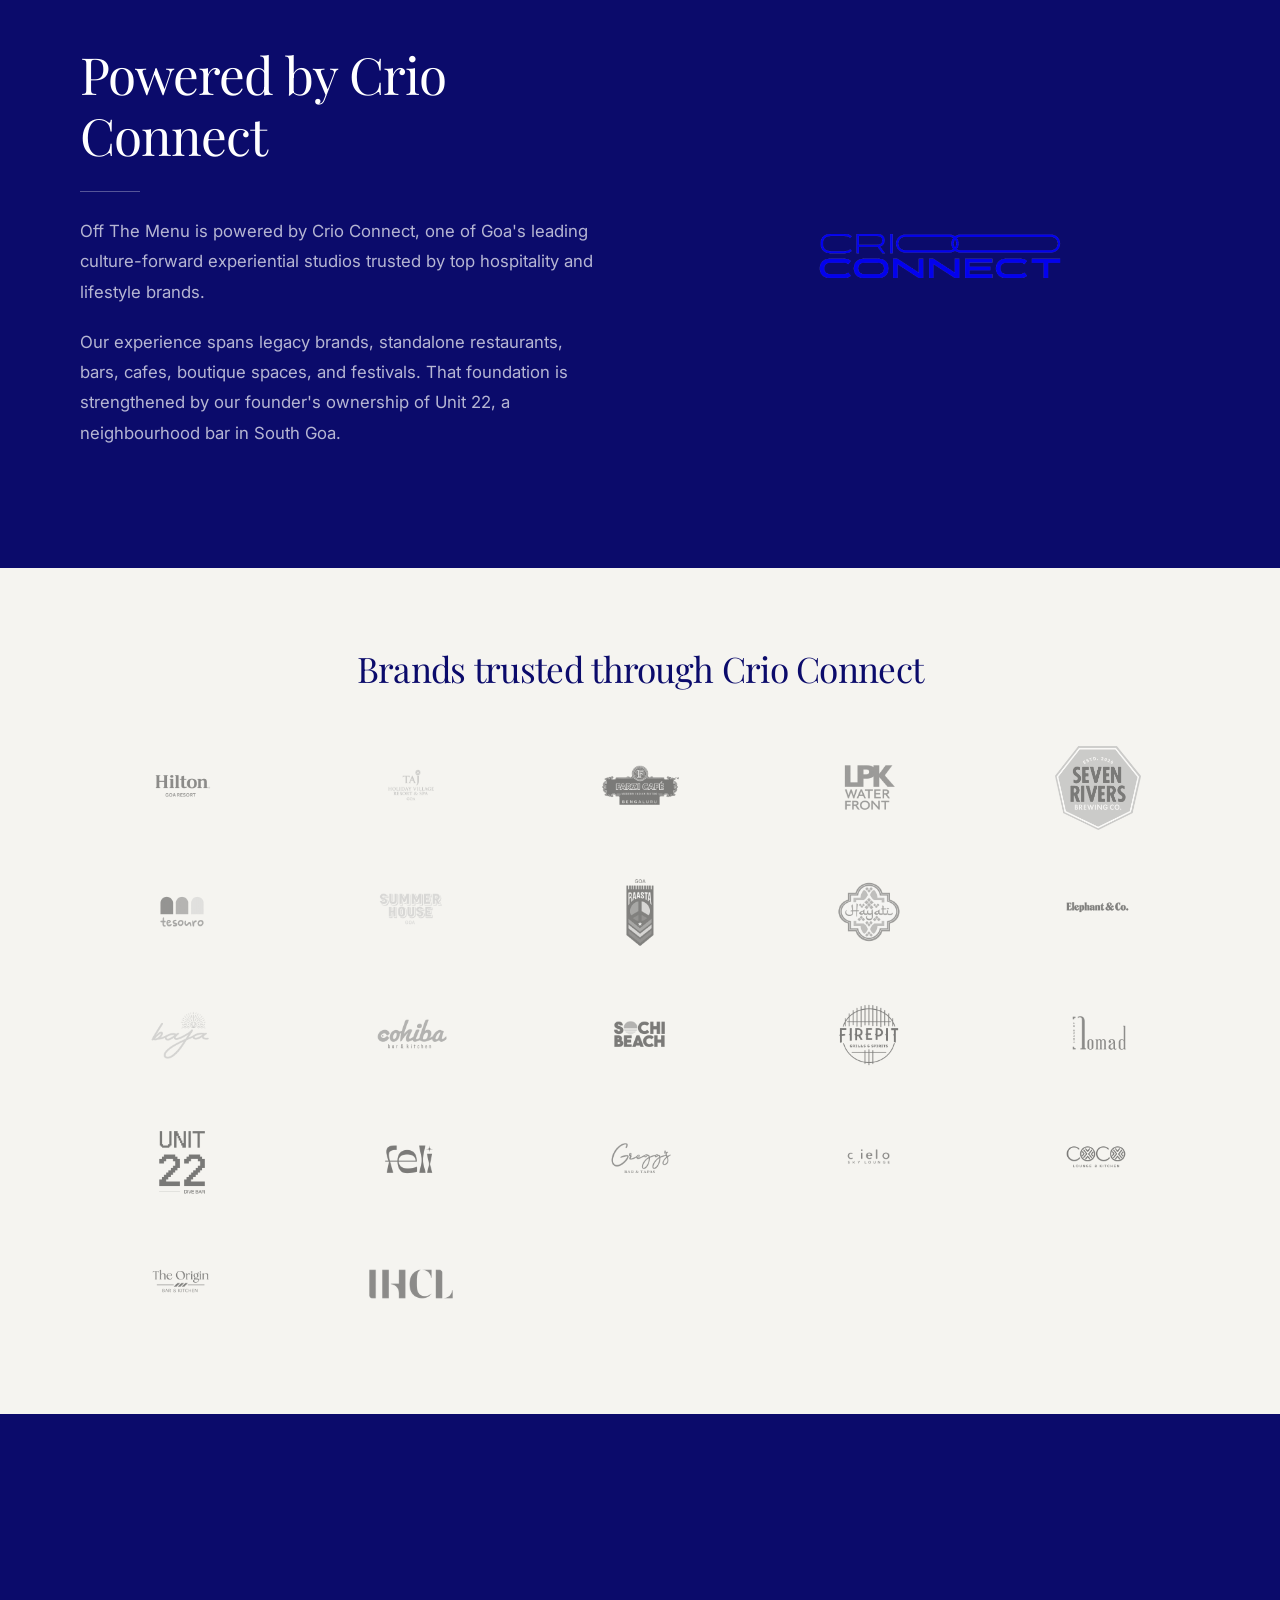
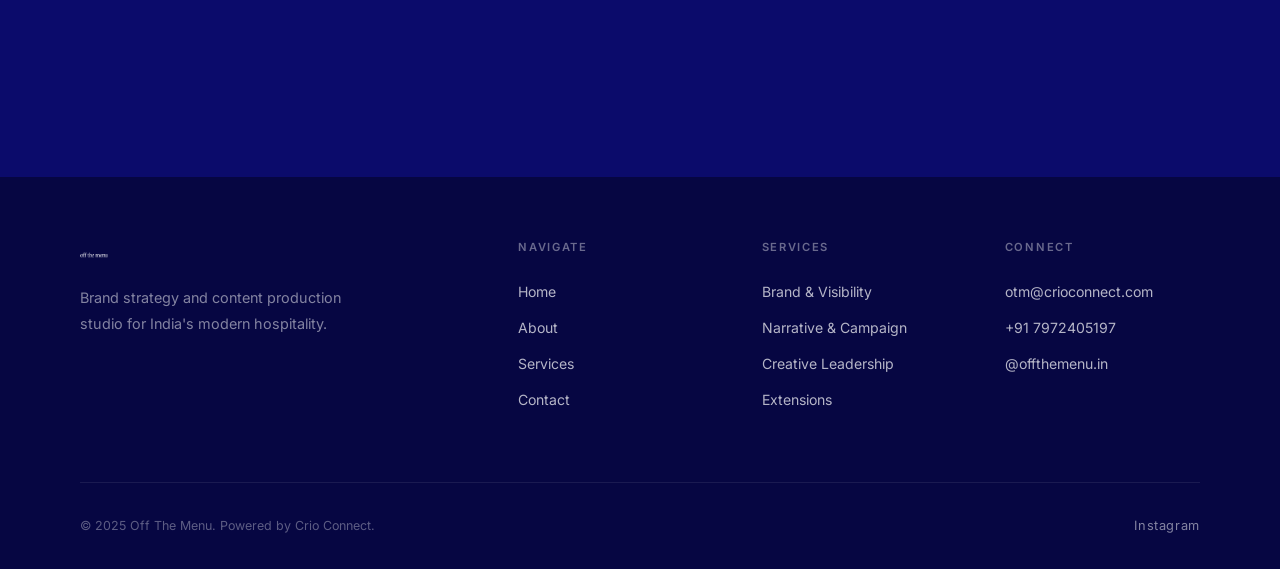
==== commit 5d586f46: "Major site refactor: trim text, cream backgrounds, USD pricing, marquee, Crio Connect banner - Reduc" ====
--- a/about.html
+++ b/about.html
@@ -1,10 +1,31 @@
 <!DOCTYPE html>
 <html lang="en">
 <head>
+  <!-- Google tag (gtag.js) -->
+  <script async src="https://www.googletagmanager.com/gtag/js?id=G-KPR5SHNLHE"></script>
+  <script>
+    window.dataLayer = window.dataLayer || [];
+    function gtag(){dataLayer.push(arguments);}
+    gtag('js', new Date());
+    gtag('config', 'G-KPR5SHNLHE');
+  </script>
   <meta charset="UTF-8">
   <meta name="viewport" content="width=device-width, initial-scale=1.0">
   <title>About - Off The Menu</title>
   <meta name="description" content="Learn about Off The Menu - a brand strategy and content production studio for India's modern hospitality, backed by Crio Connect.">
+  <link rel="canonical" href="https://offthemenu.co.in/about.html">
+  <!-- Open Graph -->
+  <meta property="og:type" content="website">
+  <meta property="og:url" content="https://offthemenu.co.in/about.html">
+  <meta property="og:title" content="About - Off The Menu">
+  <meta property="og:description" content="Learn about Off The Menu - a brand strategy and content production studio for India's modern hospitality, backed by Crio Connect.">
+  <meta property="og:image" content="https://offthemenu.co.in/assets/logos/otm_wordmark_color.png">
+  <meta property="og:site_name" content="Off The Menu">
+  <!-- Twitter Card -->
+  <meta name="twitter:card" content="summary_large_image">
+  <meta name="twitter:title" content="About - Off The Menu">
+  <meta name="twitter:description" content="Brand strategy and content production studio for India's modern hospitality, backed by Crio Connect.">
+  <meta name="twitter:image" content="https://offthemenu.co.in/assets/logos/otm_wordmark_color.png">
   <link rel="icon" type="image/png" href="assets/logos/otm_monogram_color.png">
   <link rel="preconnect" href="https://fonts.googleapis.com">
   <link rel="preconnect" href="https://fonts.gstatic.com" crossorigin>
@@ -45,20 +66,17 @@
     <div class="container">
       <p class="label">About Us</p>
       <h1>Built for brands that care about <em>how they show up</em></h1>
-      <p>We are a brand strategy and content production studio partnering with forward-thinking restaurants, cafés, and modern hospitality brands.</p>
     </div>
   </section>
 
   <!-- ========== PHILOSOPHY ========== -->
-  <section class="about" style="background: var(--white);">
+  <section class="about" style="background: var(--cream);">
     <div class="container">
       <div class="about__grid">
         <div class="about__left reveal">
-          <p class="label">Our Philosophy</p>
           <h2>Great hospitality deserves equally thoughtful storytelling.</h2>
           <div class="divider"></div>
-          <p>Our philosophy is simple. The same care that goes into curating a menu, designing a space, or serving a guest should reflect in how a brand shows up online.</p>
-          <p>Guests remember how a place made them feel. For us, marketing should do the same.</p>
+          <p>The same care that goes into curating a menu or designing a space should reflect in how a brand shows up online. Guests remember how a place made them feel. Marketing should do the same.</p>
         </div>
         <div class="about__right reveal reveal--delay-2">
           <img src="assets/images/placeholder_1.jpg" alt="Off The Menu Philosophy" class="about__image">
@@ -72,12 +90,9 @@
     <div class="container">
       <div class="how-we-work__grid">
         <div class="reveal">
-          <p class="label">Our Approach</p>
           <h2>Built on clarity.</h2>
           <div class="divider"></div>
-          <p>Every partnership begins with understanding the brand, the audience, and the intent behind both.</p>
-          <p>From there, we design a creative system that blends strategy, design, and storytelling to deliver consistent visibility and measurable growth.</p>
-          <p>Nothing is handled in isolation, because protecting the brand and keeping every touchpoint cohesive is the only way to grow it intentionally.</p>
+          <p>Every partnership begins with understanding the brand, the audience, and the intent behind both. From there, we design a creative system that delivers consistent visibility and measurable growth.</p>
         </div>
         <div class="reveal reveal--delay-1">
           <div class="how-we-work__steps">
@@ -85,28 +100,28 @@
               <div class="step__number">01</div>
               <div>
                 <h4>Understand</h4>
-                <p>We begin by deeply understanding the brand, its audience, and the intent behind both.</p>
+                <p>Deep dive into the brand, audience, and intent.</p>
               </div>
             </div>
             <div class="step">
               <div class="step__number">02</div>
               <div>
                 <h4>Design the System</h4>
-                <p>We build a creative system that blends strategy, design, and storytelling into one cohesive structure.</p>
+                <p>Strategy, design, and storytelling in one cohesive structure.</p>
               </div>
             </div>
             <div class="step">
               <div class="step__number">03</div>
               <div>
                 <h4>Execute & Protect</h4>
-                <p>We deliver consistent visibility and growth while protecting every brand touchpoint.</p>
+                <p>Consistent visibility while protecting every brand touchpoint.</p>
               </div>
             </div>
             <div class="step">
               <div class="step__number">04</div>
               <div>
                 <h4>Review & Evolve</h4>
-                <p>Monthly reviews, performance tracking, and strategic adjustments to keep the brand growing intentionally.</p>
+                <p>Monthly reviews and strategic adjustments for intentional growth.</p>
               </div>
             </div>
           </div>
@@ -118,8 +133,6 @@
   <!-- ========== WHAT MAKES US DIFFERENT ========== -->
   <section class="difference">
     <div class="container reveal">
-      <p class="label label--light">What Makes Us Different</p>
-      <br>
       <h2>Most agencies offer services.</h2>
       <p>We design systems.</p>
     </div>
@@ -130,11 +143,9 @@
     <div class="container">
       <div class="about__grid">
         <div class="about__left reveal">
-          <p class="label">How We Work</p>
           <h2>Every partnership starts with a 90-day foundation.</h2>
           <div class="divider"></div>
-          <p>This phase is designed to establish clarity, rhythm, and creative systems for long-term growth. We don't do one-off projects or disconnected services.</p>
-          <p>Every retainer includes strategy, content production, and management as one integrated system - because that's the only way it works.</p>
+          <p>Strategy, content production, and management as one integrated system. No one-off projects. No disconnected services.</p>
           <br>
           <a href="services.html" class="btn btn--primary">
             View Our Systems
@@ -153,14 +164,10 @@
     <div class="container">
       <div class="backed-by__inner">
         <div class="reveal">
-          <p class="label label--light">Backed By</p>
-          <br>
           <h2>Powered by Crio Connect</h2>
           <div class="divider divider--light"></div>
-          <p>Off The Menu is powered by Crio Connect, one of Goa's leading culture-forward experiential studios and programming consultancy trusted by top hospitality and lifestyle brands.</p>
-          <p>Our experience spans legacy brands, standalone restaurants, bars, cafés, boutique spaces, alco-bev brands, and festivals - giving us a deep understanding of how hospitality operates: fast, emotional, and rooted in detail.</p>
-          <p>That foundation is strengthened by our founder's ownership of Unit 22, a neighbourhood bar in South Goa that embodies the same culture, clarity, and community we help other brands build.</p>
-          <p style="color: rgba(255,255,255,0.9); font-style: italic; font-family: var(--font-serif); font-size: 1.1rem; margin-top: 16px;">Together, they form a bridge between insight and execution, strategy and story, brand and experience.</p>
+          <p>Off The Menu is powered by Crio Connect, one of Goa's leading culture-forward experiential studios trusted by top hospitality and lifestyle brands.</p>
+          <p>Our experience spans legacy brands, standalone restaurants, bars, cafes, boutique spaces, and festivals. That foundation is strengthened by our founder's ownership of Unit 22, a neighbourhood bar in South Goa.</p>
         </div>
         <div class="backed-by__right reveal reveal--delay-2">
           <img src="assets/logos/crio_connect_blue.png" alt="Crio Connect" class="backed-by__crio-logo">
@@ -173,8 +180,6 @@
   <section class="partners">
     <div class="container">
       <div class="partners__header reveal">
-        <p class="label">Our Network</p>
-        <br>
         <h2>Brands trusted through Crio Connect</h2>
       </div>
       <div class="partners__grid reveal">
@@ -207,10 +212,8 @@
   <!-- ========== CTA ========== -->
   <section class="cta">
     <div class="container reveal">
-      <p class="label label--light">Let's Work Together</p>
-      <br>
       <h2>We work with brands that value clarity.</h2>
-      <p>Off The Menu partners best with brands that value clarity, consistency, and long-term brand building. Let's see if we're the right fit.</p>
+      <p>Let's see if we're the right fit.</p>
       <a href="contact.html" class="btn btn--white">
         Start a Conversation
         <span class="btn__arrow">&rarr;</span>
--- a/css/styles.css
+++ b/css/styles.css
@@ -19,7 +19,7 @@
   --font-sans: 'Inter', 'Helvetica Neue', Arial, sans-serif;
 
   --max-width: 1200px;
-  --section-padding: 120px 0;
+  --section-padding: 100px 0;
   --transition: 0.3s cubic-bezier(0.4, 0, 0.2, 1);
 }
 
@@ -219,7 +219,7 @@
 }
 
 .nav__logo img {
-  height: 44px;
+  height: 56px;
   width: auto;
 }
 
@@ -365,10 +365,10 @@
 }
 
 .hero__subtitle {
-  font-size: 1.2rem;
+  font-size: 1.15rem;
   line-height: 1.8;
   color: var(--text-light);
-  max-width: 560px;
+  max-width: 520px;
   margin-bottom: 48px;
 }
 
@@ -422,10 +422,104 @@
 }
 
 /* ============================================
+   BACKED BY BANNER (Homepage)
+   ============================================ */
+.backed-banner {
+  background: var(--navy-dark);
+  padding: 20px 0;
+  text-align: center;
+}
+
+.backed-banner a {
+  display: inline-flex;
+  align-items: center;
+  gap: 12px;
+  color: rgba(255,255,255,0.6);
+  font-size: 0.82rem;
+  font-weight: 500;
+  letter-spacing: 0.06em;
+  transition: color 0.3s ease;
+}
+
+.backed-banner a:hover {
+  color: var(--white);
+}
+
+.backed-banner img {
+  height: 22px;
+  width: auto;
+  display: inline-block;
+  vertical-align: middle;
+  opacity: 0.7;
+}
+
+.backed-banner .backed-banner__arrow {
+  transition: transform 0.3s ease;
+}
+
+.backed-banner a:hover .backed-banner__arrow {
+  transform: translateX(4px);
+}
+
+/* ============================================
+   LOGO MARQUEE
+   ============================================ */
+.marquee {
+  background: var(--cream);
+  padding: 48px 0;
+  overflow: hidden;
+  position: relative;
+}
+
+.marquee__label {
+  text-align: center;
+  margin-bottom: 32px;
+}
+
+.marquee__track {
+  display: flex;
+  animation: marqueeScroll 30s linear infinite;
+  width: max-content;
+}
+
+.marquee__track:hover {
+  animation-play-state: paused;
+}
+
+.marquee__logos {
+  display: flex;
+  align-items: center;
+  gap: 48px;
+  padding: 0 24px;
+}
+
+.marquee__logo {
+  height: 60px;
+  width: auto;
+  min-width: 100px;
+  max-width: 160px;
+  object-fit: contain;
+  filter: grayscale(100%);
+  opacity: 0.4;
+  transition: all 0.4s ease;
+  flex-shrink: 0;
+}
+
+.marquee__logo:hover {
+  filter: grayscale(0%);
+  opacity: 1;
+}
+
+@keyframes marqueeScroll {
+  0% { transform: translateX(0); }
+  100% { transform: translateX(-50%); }
+}
+
+/* ============================================
    ABOUT / PHILOSOPHY SECTION
    ============================================ */
 .about {
-  background-color: var(--white);
+  background-color: var(--cream);
 }
 
 .about__grid {
@@ -507,12 +601,12 @@
 
 .system__header {
   text-align: center;
-  margin-bottom: 80px;
+  margin-bottom: 64px;
 }
 
 .system__header h2 {
   color: var(--navy);
-  margin-bottom: 16px;
+  margin-bottom: 12px;
 }
 
 .system__header p {
@@ -522,14 +616,14 @@
 .system__grid {
   display: grid;
   grid-template-columns: repeat(3, 1fr);
-  gap: 48px;
+  gap: 32px;
 }
 
 .system__card {
   text-align: center;
-  padding: 48px 32px;
+  padding: 40px 28px;
   border: 1px solid var(--warm-gray);
-  background: var(--white);
+  background: var(--cream);
   transition: var(--transition);
 }
 
@@ -541,27 +635,27 @@
 
 .system__number {
   font-family: var(--font-serif);
-  font-size: 3.5rem;
+  font-size: 3rem;
   color: var(--navy);
   opacity: 0.15;
-  margin-bottom: 16px;
+  margin-bottom: 12px;
   line-height: 1;
 }
 
 .system__card h3 {
   color: var(--navy);
-  margin-bottom: 16px;
+  margin-bottom: 12px;
   font-style: italic;
 }
 
 .system__card p {
   margin: 0 auto;
-  font-size: 0.95rem;
+  font-size: 0.92rem;
 }
 
 .system__footer {
   text-align: center;
-  margin-top: 64px;
+  margin-top: 48px;
 }
 
 .system__footer p {
@@ -577,29 +671,29 @@
    SERVICES / WHAT WE LEAD
    ============================================ */
 .services {
-  background-color: var(--white);
+  background-color: var(--cream);
 }
 
 .services__header {
-  margin-bottom: 64px;
+  margin-bottom: 48px;
 }
 
 .services__header h2 {
   color: var(--navy);
-  margin-bottom: 16px;
+  margin-bottom: 12px;
 }
 
 .services__list {
   display: grid;
   grid-template-columns: repeat(3, 1fr);
   gap: 24px;
-  margin-bottom: 64px;
+  margin-bottom: 48px;
 }
 
 .services__item {
-  padding: 28px 24px;
+  padding: 24px 20px;
   border-bottom: 1px solid var(--warm-gray);
-  font-size: 0.95rem;
+  font-size: 0.92rem;
   font-weight: 500;
   color: var(--text);
   transition: var(--transition);
@@ -634,24 +728,16 @@
 
 .retainers__header {
   text-align: center;
-  margin-bottom: 80px;
+  margin-bottom: 64px;
 }
 
 .retainers__header h2 {
   color: var(--navy);
-  margin-bottom: 16px;
+  margin-bottom: 12px;
 }
 
 .retainers__header p {
   margin: 0 auto;
-}
-
-.retainers__principle {
-  font-family: var(--font-serif);
-  font-size: 1.3rem;
-  color: var(--navy) !important;
-  font-style: italic;
-  margin: 16px auto 0 !important;
 }
 
 .retainers__grid {
@@ -661,8 +747,8 @@
 }
 
 .retainer-card {
-  background: var(--white);
-  padding: 48px 36px;
+  background: var(--cream);
+  padding: 44px 32px;
   border: 1px solid var(--warm-gray);
   transition: var(--transition);
   display: flex;
@@ -691,7 +777,7 @@
 }
 
 .retainer-card__audience {
-  font-size: 0.88rem;
+  font-size: 0.85rem;
   color: var(--text-light);
   margin-bottom: 20px;
   line-height: 1.6;
@@ -718,7 +804,7 @@
 }
 
 .retainer-card__desc {
-  font-size: 0.92rem;
+  font-size: 0.9rem;
   color: var(--text-light);
   line-height: 1.7;
   margin-bottom: 24px;
@@ -730,9 +816,9 @@
 }
 
 .retainer-card__features li {
-  font-size: 0.88rem;
+  font-size: 0.85rem;
   color: var(--text);
-  padding: 8px 0;
+  padding: 7px 0;
   padding-left: 20px;
   position: relative;
   border-bottom: 1px solid rgba(0,0,0,0.04);
@@ -742,7 +828,7 @@
   content: '';
   position: absolute;
   left: 0;
-  top: 16px;
+  top: 14px;
   width: 6px;
   height: 6px;
   border-radius: 50%;
@@ -775,26 +861,26 @@
    EXTENSIONS
    ============================================ */
 .extensions {
-  background-color: var(--white);
+  background-color: var(--cream);
 }
 
 .extensions__header {
-  margin-bottom: 64px;
+  margin-bottom: 48px;
 }
 
 .extensions__header h2 {
   color: var(--navy);
-  margin-bottom: 16px;
+  margin-bottom: 12px;
 }
 
 .extensions__grid {
   display: grid;
   grid-template-columns: repeat(2, 1fr);
-  gap: 24px;
+  gap: 20px;
 }
 
 .extension-card {
-  padding: 36px 32px;
+  padding: 32px 28px;
   border: 1px solid var(--warm-gray);
   transition: var(--transition);
 }
@@ -805,28 +891,28 @@
 
 .extension-card__number {
   font-family: var(--font-serif);
-  font-size: 2rem;
+  font-size: 1.8rem;
   color: var(--navy);
   opacity: 0.2;
-  margin-bottom: 12px;
+  margin-bottom: 8px;
 }
 
 .extension-card h3 {
   color: var(--navy);
-  margin-bottom: 12px;
-  font-size: 1.2rem;
+  margin-bottom: 8px;
+  font-size: 1.15rem;
 }
 
 .extension-card p {
+  font-size: 0.88rem;
+  line-height: 1.6;
+}
+
+.extensions__note {
+  margin-top: 40px;
+  padding: 28px;
+  background: var(--warm-gray);
   font-size: 0.9rem;
-  line-height: 1.7;
-}
-
-.extensions__note {
-  margin-top: 48px;
-  padding: 32px;
-  background: var(--cream);
-  font-size: 0.92rem;
   color: var(--text-light);
   line-height: 1.7;
   text-align: center;
@@ -887,7 +973,7 @@
 }
 
 .step p {
-  font-size: 0.9rem;
+  font-size: 0.88rem;
   margin-bottom: 0;
 }
 
@@ -933,16 +1019,16 @@
 }
 
 /* ============================================
-   PARTNERS
+   PARTNERS (Grid version for inner pages)
    ============================================ */
 .partners {
-  background: var(--white);
+  background: var(--cream);
   padding: 80px 0;
 }
 
 .partners__header {
   text-align: center;
-  margin-bottom: 56px;
+  margin-bottom: 48px;
 }
 
 .partners__header h2 {
@@ -953,16 +1039,16 @@
 
 .partners__grid {
   display: grid;
-  grid-template-columns: repeat(6, 1fr);
-  gap: 16px;
+  grid-template-columns: repeat(5, 1fr);
+  gap: 24px;
   align-items: center;
   justify-items: center;
 }
 
 .partners__logo {
   width: 100%;
-  max-width: 140px;
-  height: 80px;
+  max-width: 180px;
+  height: 100px;
   object-fit: contain;
   filter: grayscale(100%);
   opacity: 0.5;
@@ -1096,7 +1182,7 @@
 }
 
 .footer__logo {
-  height: 24px;
+  height: 28px;
   width: auto;
 }
 
@@ -1153,23 +1239,23 @@
    PAGE HEADERS
    ============================================ */
 .page-header {
-  padding: 180px 0 80px;
+  padding: 160px 0 60px;
   background-color: var(--cream);
 }
 
 .page-header .label {
-  margin-bottom: 20px;
+  margin-bottom: 16px;
 }
 
 .page-header h1 {
   color: var(--navy);
   max-width: 700px;
-  margin-bottom: 20px;
+  margin-bottom: 16px;
 }
 
 .page-header p {
-  font-size: 1.15rem;
-  max-width: 560px;
+  font-size: 1.1rem;
+  max-width: 520px;
 }
 
 /* ============================================
@@ -1179,7 +1265,7 @@
   background: var(--navy);
   color: var(--white);
   text-align: center;
-  padding: 100px 0;
+  padding: 80px 0;
 }
 
 .difference h2 {
@@ -1202,7 +1288,7 @@
   background: var(--navy);
   color: var(--white);
   text-align: center;
-  padding: 100px 0;
+  padding: 80px 0;
 }
 
 .cta h2 {
@@ -1284,6 +1370,15 @@
   .hero__image {
     display: none;
   }
+
+  .marquee__logo {
+    height: 48px;
+    min-width: 80px;
+  }
+
+  .marquee__logos {
+    gap: 32px;
+  }
 }
 
 @media (max-width: 768px) {
@@ -1305,6 +1400,10 @@
 
   .nav__mobile {
     display: flex;
+  }
+
+  .nav__logo img {
+    height: 44px;
   }
 
   .hero {
@@ -1335,10 +1434,19 @@
   }
 
   .page-header {
-    padding: 140px 0 60px;
+    padding: 120px 0 48px;
   }
 
   .retainer-card--featured {
     padding-top: 64px;
   }
-}
+
+  .marquee__logo {
+    height: 40px;
+    min-width: 60px;
+  }
+
+  .marquee__logos {
+    gap: 24px;
+  }
+}
